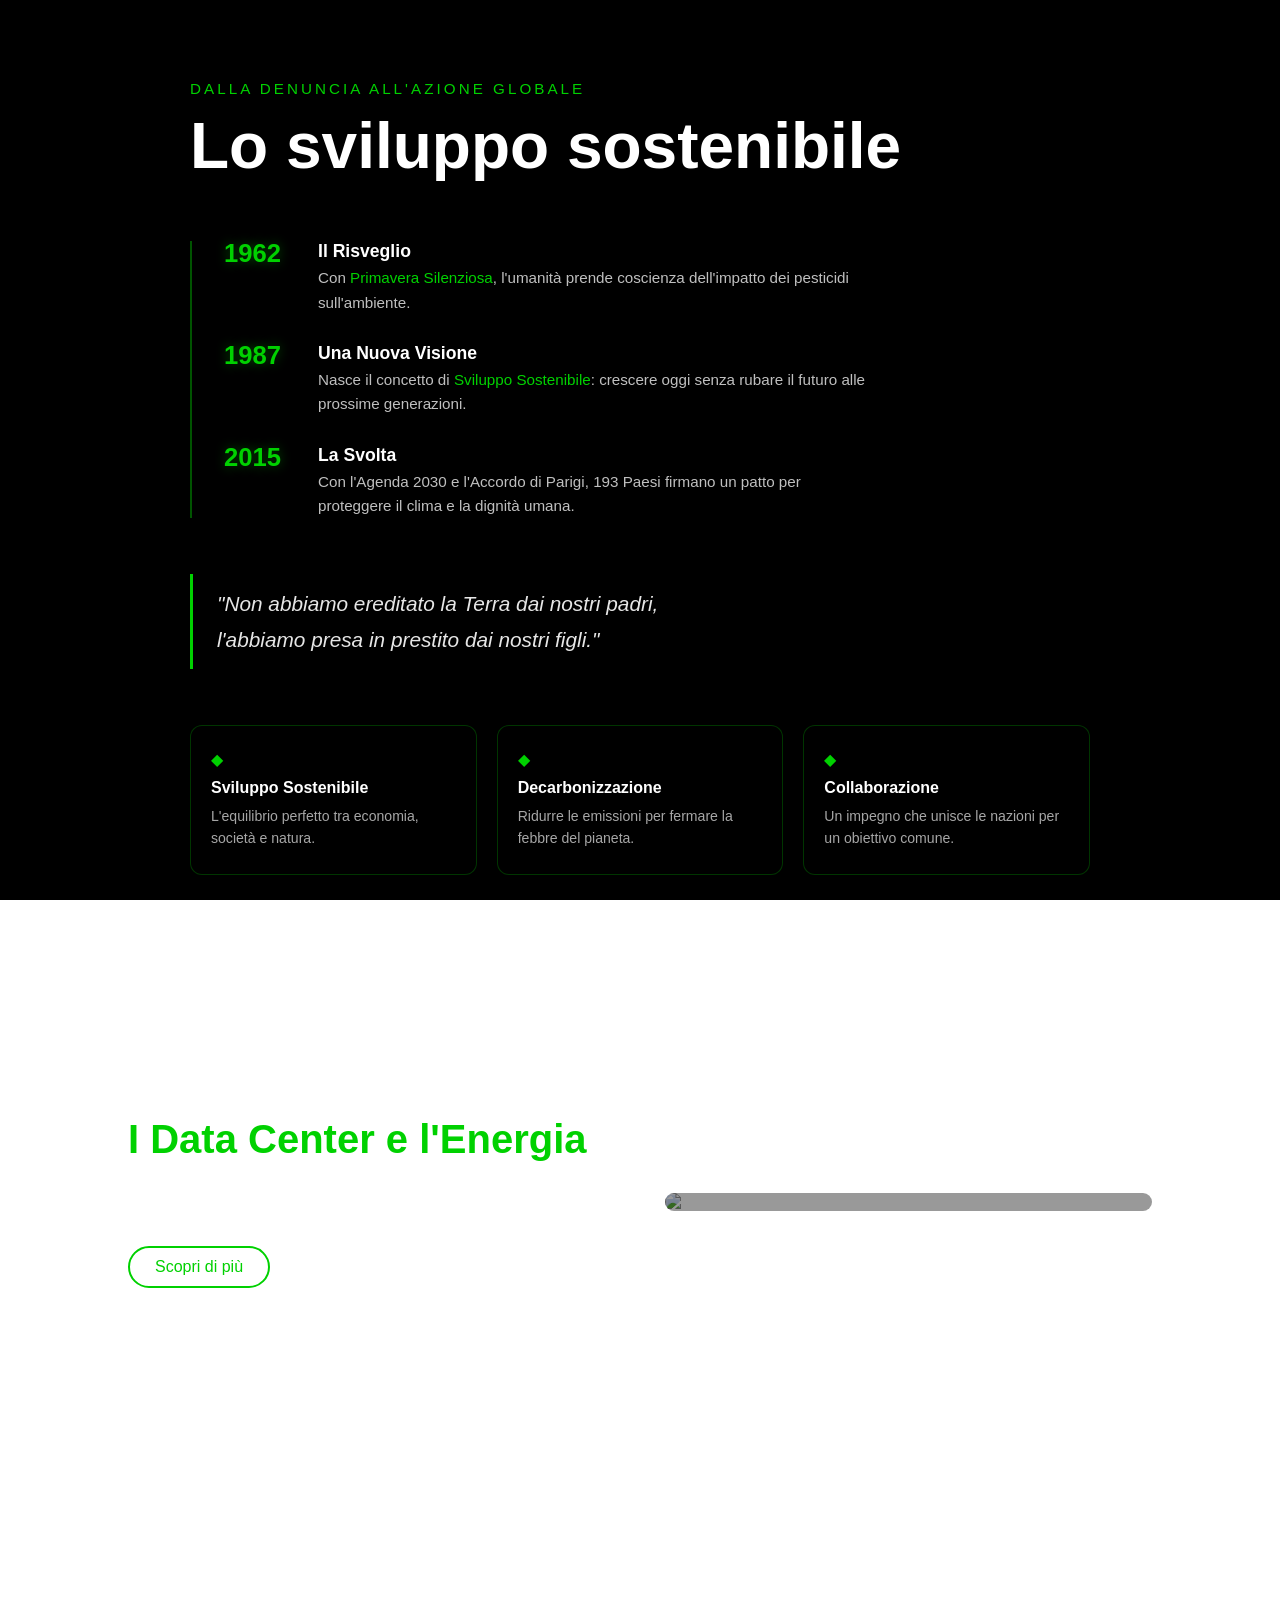
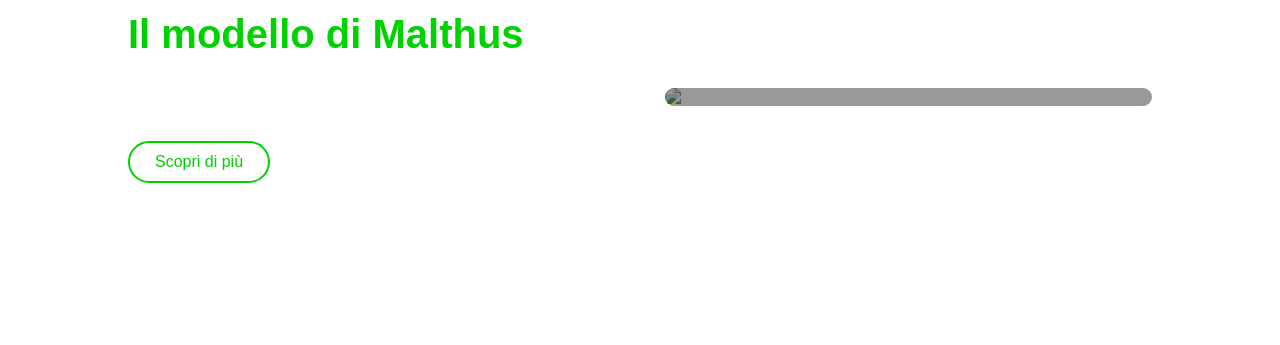
==== index.html @ 6d0f7f40 "Add files via upload" ====
<!DOCTYPE html>
<html lang="en">
<head>
    <meta charset="UTF-8">
    <meta name="viewport" content="width=device-width, initial-scale=1.0">
    <title>Homepage</title>
    <link rel="stylesheet" href="style.css">
    <link href="https://unpkg.com/aos@2.3.1/dist/aos.css" rel="stylesheet">
</head>
<body>

   <div class="video-bg-container">
        <iframe 
            src="https://www.youtube.com/embed/lhitM_N6dJk?autoplay=1&controls=0&loop=1&mute=1&showinfo=0&playlist=lhitM_N6dJk"
            frameborder="0" 
            allow="autoplay; encrypted-media">
        </iframe>
    </div>  
    
   

    <section class="hero">
        <div class="hero-content">
            <p class="hero-kicker">Dalla denuncia all'azione globale</p>
            <h1 id="title">Lo sviluppo sostenibile</h1>

            <div class="timeline">
                <div class="timeline-item" data-aos="fade-right" data-aos-duration="800" data-aos-delay="100">
                    <span class="anno">1962</span>
                    <div class="timeline-body">
                        <h3>Il Risveglio</h3>
                        <p>Con <em>Primavera Silenziosa</em>, l'umanità prende coscienza dell'impatto dei pesticidi sull'ambiente.</p>
                    </div>
                </div>
                <div class="timeline-item" data-aos="fade-right" data-aos-duration="800" data-aos-delay="250">
                    <span class="anno">1987</span>
                    <div class="timeline-body">
                        <h3>Una Nuova Visione</h3>
                        <p>Nasce il concetto di <em>Sviluppo Sostenibile</em>: crescere oggi senza rubare il futuro alle prossime generazioni.</p>
                    </div>
                </div>
                <div class="timeline-item" data-aos="fade-right" data-aos-duration="800" data-aos-delay="400">
                    <span class="anno">2015</span>
                    <div class="timeline-body">
                        <h3>La Svolta</h3>
                        <p>Con l'Agenda 2030 e l'Accordo di Parigi, 193 Paesi firmano un patto per proteggere il clima e la dignità umana.</p>
                    </div>
                </div>
            </div>

            <blockquote class="hero-quote" data-aos="fade-up" data-aos-duration="1000" data-aos-delay="600">
                "Non abbiamo ereditato la Terra dai nostri padri,<br>l'abbiamo presa in prestito dai nostri figli."
            </blockquote>

            <div class="tre-colonne" data-aos="fade-up" data-aos-duration="1000" data-aos-delay="800">
                <div class="colonna">
                    <span class="colonna-icon">&#9670;</span>
                    <h4>Sviluppo Sostenibile</h4>
                    <p>L'equilibrio perfetto tra economia, società e natura.</p>
                </div>
                <div class="colonna">
                    <span class="colonna-icon">&#9670;</span>
                    <h4>Decarbonizzazione</h4>
                    <p>Ridurre le emissioni per fermare la febbre del pianeta.</p>
                </div>
                <div class="colonna">
                    <span class="colonna-icon">&#9670;</span>
                    <h4>Collaborazione</h4>
                    <p>Un impegno che unisce le nazioni per un obiettivo comune.</p>
                </div>
            </div>
        </div>
    </section>
    

    <section class="scopri" data-aos="fade-up" data-aos-duration="2000">
        <div class="info">
            <h2>I Data Center e l'Energia</h2>
            <p>
                Sapevi che il mondo digitale consuma più energia di intere nazioni? 
                Analizziamo come il raffreddamento dei Data Center impatta sul nostro pianeta.
            </p>
            <a href="sistemi.html" class="bottone-scopri">Scopri di più</a>
        </div>
        <div class="info-image">
            <img src="images/data-center.png" alt="Sistemi">
        </div>
    </section>
       

    <section class="scopri" data-aos="fade-up" data-aos-duration="2000">
        <div class="info">
            <h2>Il modello di Malthus</h2>
            <p>
                È possibile prevedere la fine della prosperità con una formula? 
                Analizziamo il modello di Malthus e il drammatico scontro tra crescita geometrica e crescita aritmetica.
            </p>
            <a href="malthus.html" class="bottone-scopri">Scopri di più</a>
        </div>
        <div class="info-image">
            <img src="images/malthus.jpg" alt="Siamo troppi?">
        </div>
    </section>

    <script src="https://unpkg.com/aos@2.3.1/dist/aos.js"></script>
    <script> AOS.init(); </script>
</body>
</html>
---- style.css ----
* {
    margin: 0;
    padding: 0;
    box-sizing: border-box;
}

a {
    text-decoration: none;
    color: #00d100;
}

a:hover {
    color: rgb(255, 255, 255);
}   

body {
    font-family: 'Segoe UI', sans-serif;
}

/* HERO  */

.hero {
    min-height: 100vh;
    display: flex;
    align-items: center;
    justify-content: center;
    padding: 80px 8%;
}

.hero-content {
    max-width: 900px;
    width: 100%;
}

.hero-kicker {
    font-size: 0.95rem;
    letter-spacing: 0.2em;
    text-transform: uppercase;
    color: #00d100;
    margin-bottom: 14px;
}

#title {
    font-size: clamp(2.4rem, 5vw, 4rem);
    font-weight: 700;
    color: #ffffff;
    line-height: 1.1;
    margin-bottom: 60px;
    text-shadow: 0 2px 20px rgba(0,0,0,0.6);
}

/* TIMELINE */

.timeline {
    display: flex;
    flex-direction: column;
    gap: 28px;
    margin-bottom: 56px;
    border-left: 2px solid rgba(0, 209, 0, 0.4);
    padding-left: 32px;
}

.timeline-item {
    display: flex;
    gap: 24px;
    align-items: flex-start;
}

.anno {
    font-size: 1.6rem;
    font-weight: 700;
    color: #00d100;
    min-width: 70px;
    line-height: 1;
    text-shadow: 0 0 12px rgba(0, 209, 0, 0.4);
}

.timeline-body h3 {
    font-size: 1.1rem;
    font-weight: 600;
    color: #ffffff;
    margin-bottom: 4px;
}

.timeline-body p {
    font-size: 0.95rem;
    color: rgba(255,255,255,0.75);
    line-height: 1.6;
    max-width: 560px;
}

.timeline-body em {
    color: #00d100;
    font-style: normal;
}

.hero-quote {
    font-size: clamp(1rem, 2vw, 1.3rem);
    font-style: italic;
    color: rgba(255,255,255,0.9);
    border-left: 3px solid #00d100;
    padding: 12px 0 12px 24px;
    margin-bottom: 56px;
    line-height: 1.7;
}

/* TRE COLONNE  */

.tre-colonne {
    display: grid;
    grid-template-columns: repeat(3, 1fr);
    gap: 20px;
}

.colonna {
    background: rgba(0, 0, 0, 0.35);
    border: 1px solid rgba(0, 209, 0, 0.25);
    border-radius: 12px;
    padding: 24px 20px;
    backdrop-filter: blur(6px);
    transition: border-color 0.3s;
}

.colonna:hover {
    border-color: rgba(0, 209, 0, 0.7);
}

.colonna-icon {
    display: block;
    color: #00d100;
    font-size: 1rem;
    margin-bottom: 10px;
}

.colonna h4 {
    font-size: 1rem;
    font-weight: 600;
    color: #ffffff;
    margin-bottom: 8px;
}

.colonna p {
    font-size: 0.88rem;
    color: rgba(255,255,255,0.65);
    line-height: 1.6;
}

/* VIDEO SOTTOFONDO  */

p {
    color: white;
}

.video-bg-container {
    position: fixed;   
    top: 0;
    left: 0;
    width: 100%;
    height: 100%;
    z-index: -2;       
    overflow: hidden;
    background-color: black; 
}

.video-bg-container iframe {
    width: 100vw;
    height: 56.25vw;
    min-height: 100vh;
    min-width: 177.77vh;
    position: absolute;
    top: 50%;
    left: 50%;
    transform: translate(-50%, -50%); 
    pointer-events: none; 
    z-index: -2; 
}

.video-bg-container::after {
    content: "";
    position: absolute;
    top: 0;
    left: 0;
    width: 100%;
    height: 100%;
    background: rgba(0, 0, 0, 0.55);
    z-index: -1; 
}

/* SCOPRI */

.scopri {
    display: flex;
    align-items: center;
    justify-content: space-around;
    padding: 100px 10%;
    min-height: 55vh;
    backdrop-filter: blur(3px);
    color: white;
}

.info {
    flex: 1;
    max-width: 500px;
}

.info h2 {
    font-size: 2.5rem;
    margin-bottom: 20px;
    color: #00d100; 
}

.info-image {
    flex: 1;
    position: relative;
    display: flex;
    justify-content: center;
    overflow: hidden;
    margin-left: 50px;
}

.info-image img {
    width: 100%;
    border-radius: 50px;
}

.info-image::after {
    content: "";
    position: absolute;
    top: 0;
    left: 0;
    background: rgba(0, 0, 0, 0.4);
    width: 100%;
    height: 100%;
    z-index: 1;
    border-radius: 50px;
}

.bottone-scopri {
    display: inline-block;
    margin-top: 10px;
    padding: 10px 25px;
    border: 2px solid #00d100;
    border-radius: 50px;
    transition: all 0.3s;
}

.bottone-scopri:hover {
    background-color: #00d100;
    color: black;
}


.video-bg-container {
    background-color: black; 
}

.video-bg-container iframe {
    opacity: 0; 
    animation: comparsaVideo 2s ease-in forwards;
    animation-delay: 3.5s; 
}

@keyframes comparsaVideo {
    to {
        opacity: 1;
    }
}
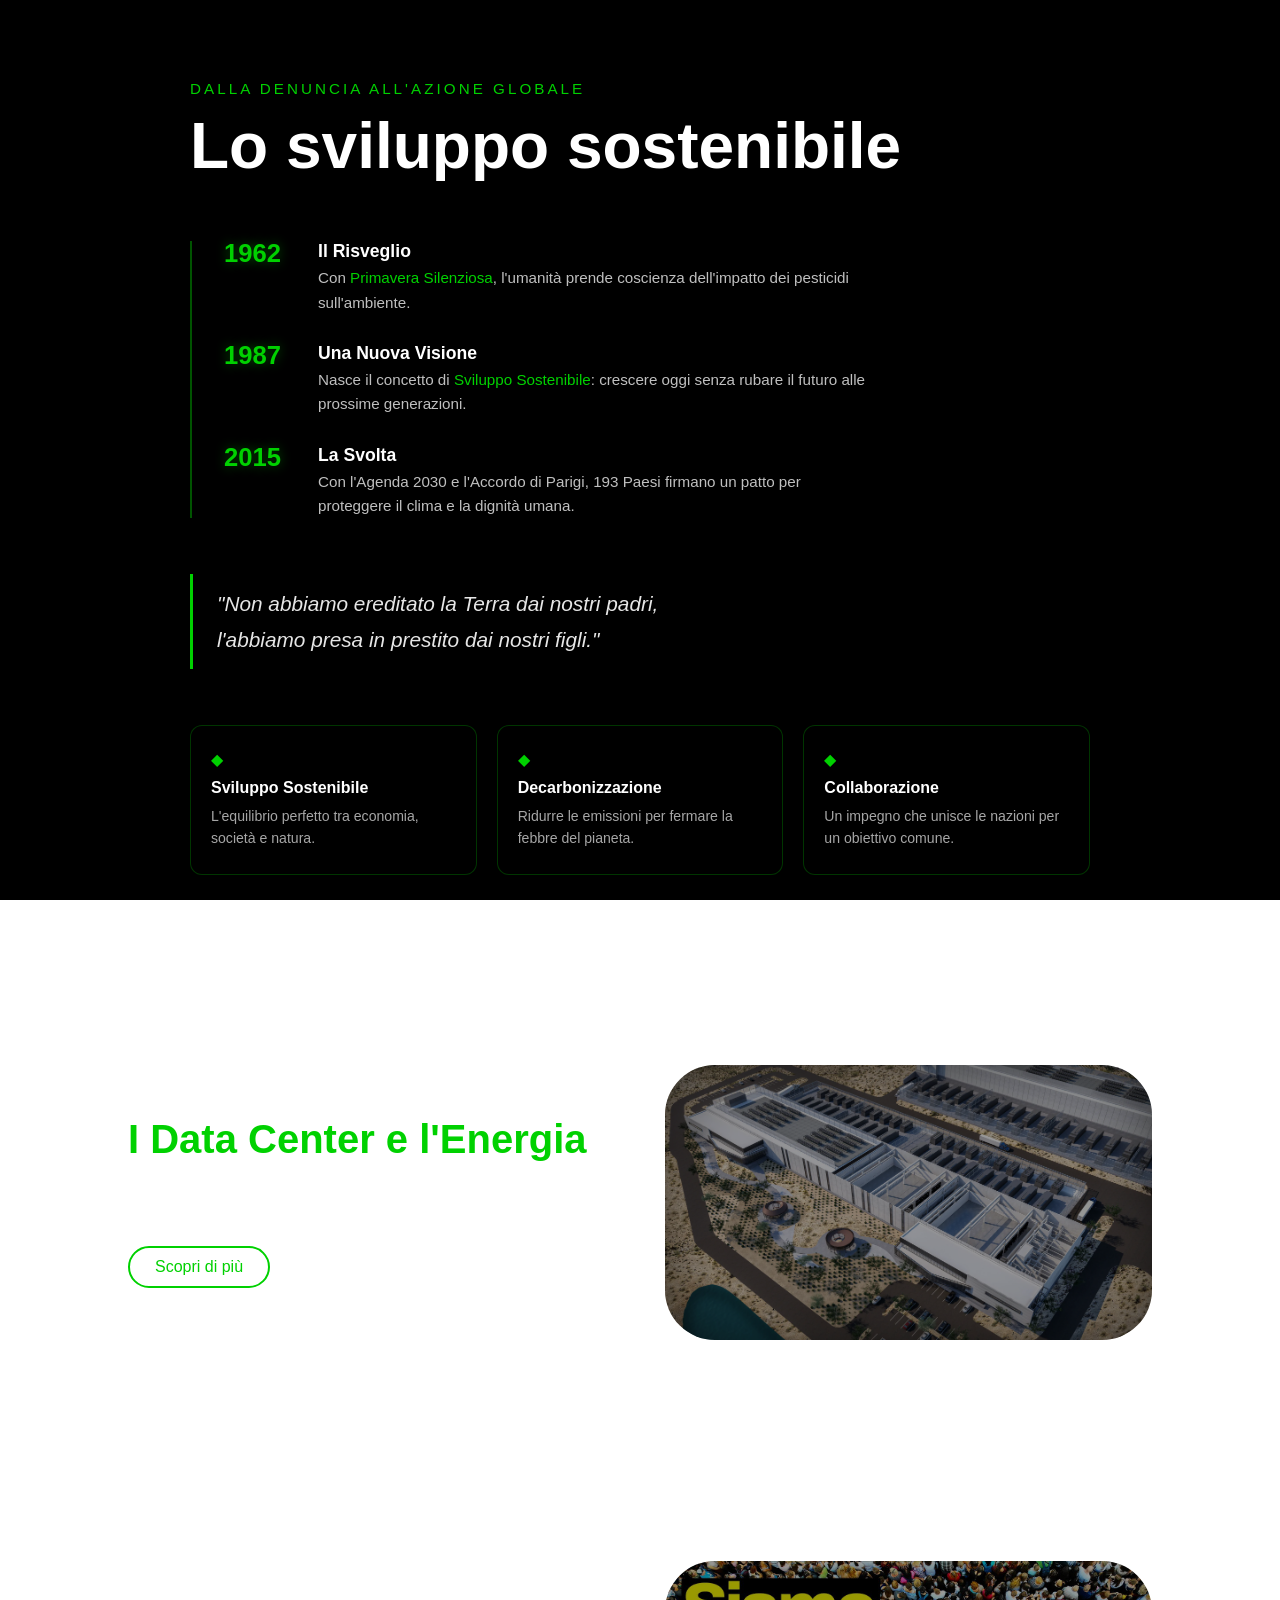
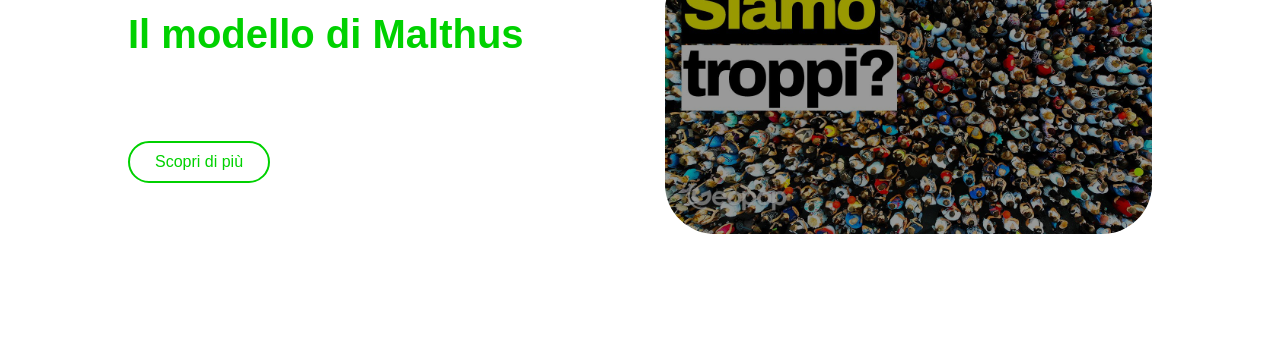
==== commit db239fdf: "added favicon" ====
--- a/index.html
+++ b/index.html
@@ -6,6 +6,7 @@
     <title>Homepage</title>
     <link rel="stylesheet" href="style.css">
     <link href="https://unpkg.com/aos@2.3.1/dist/aos.css" rel="stylesheet">
+    <link rel="icon" type="image/png" href="images/favicon.png">
 </head>
 <body>
 
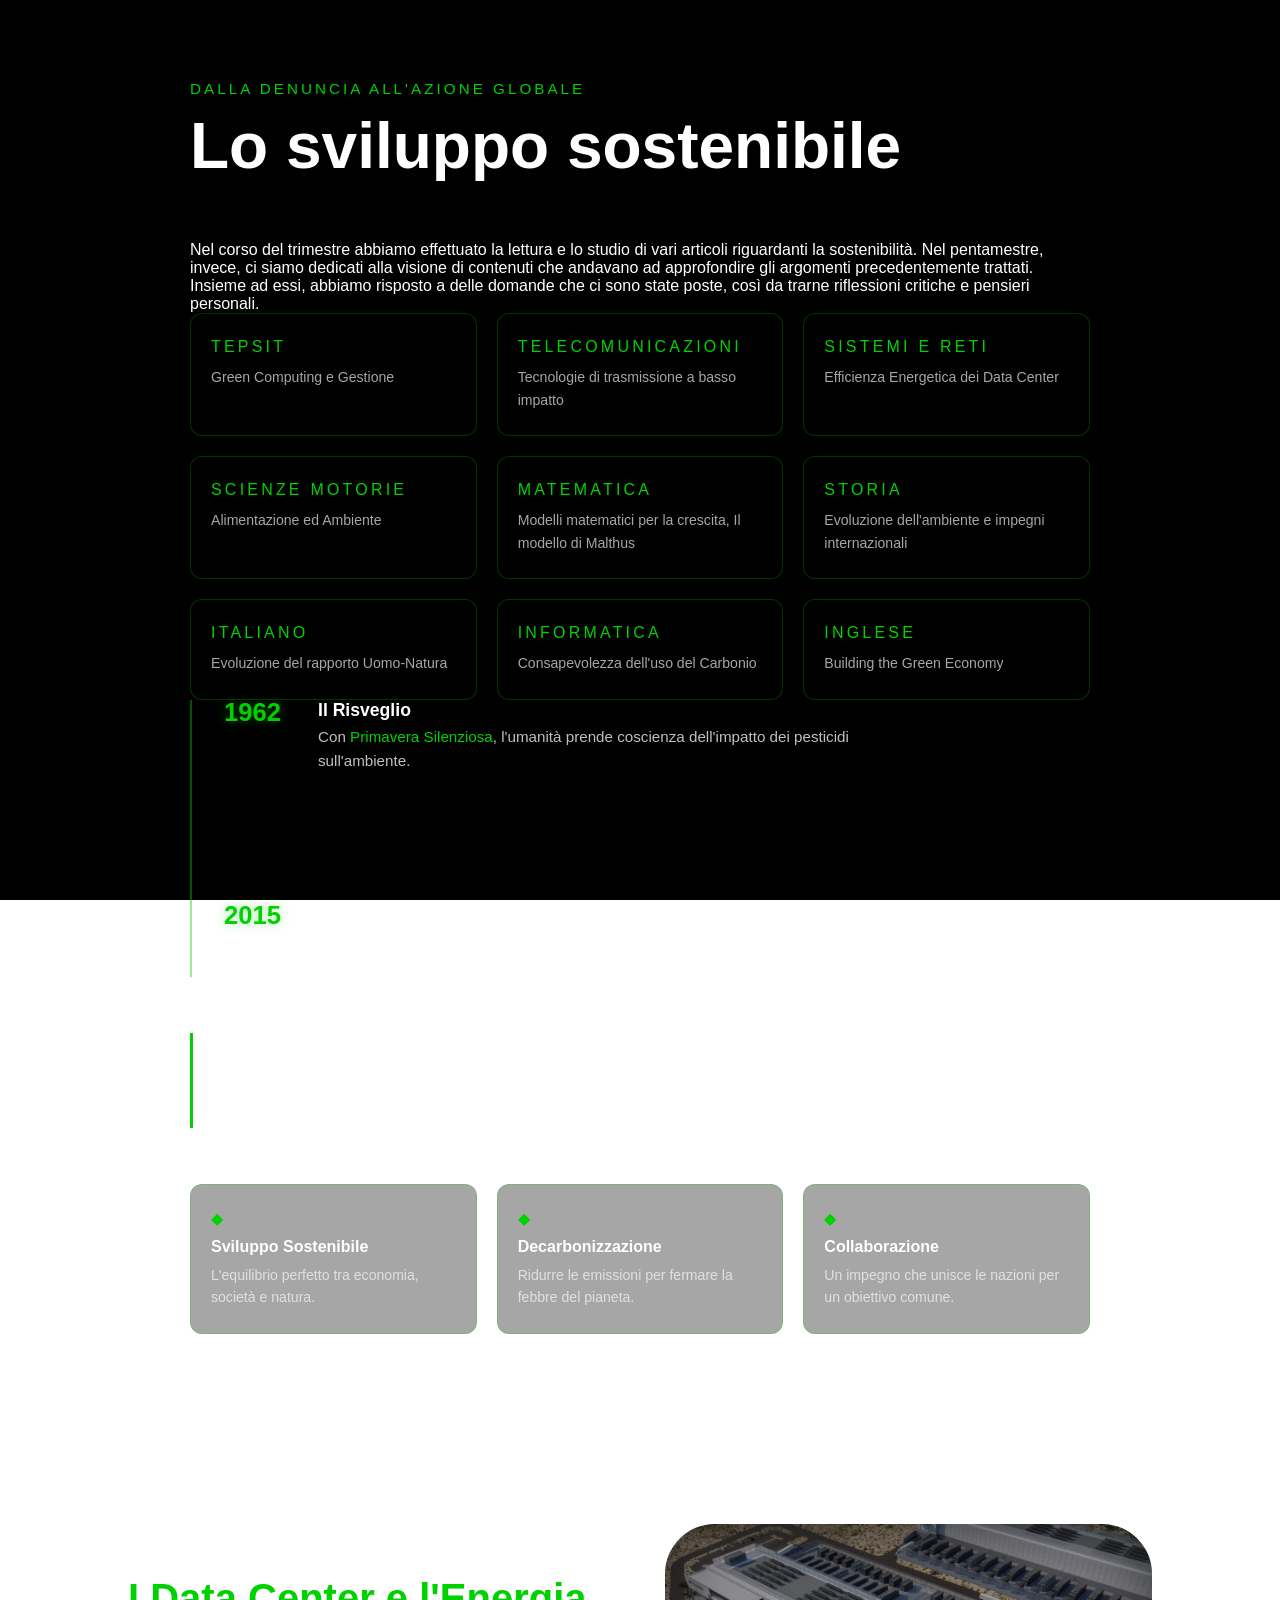
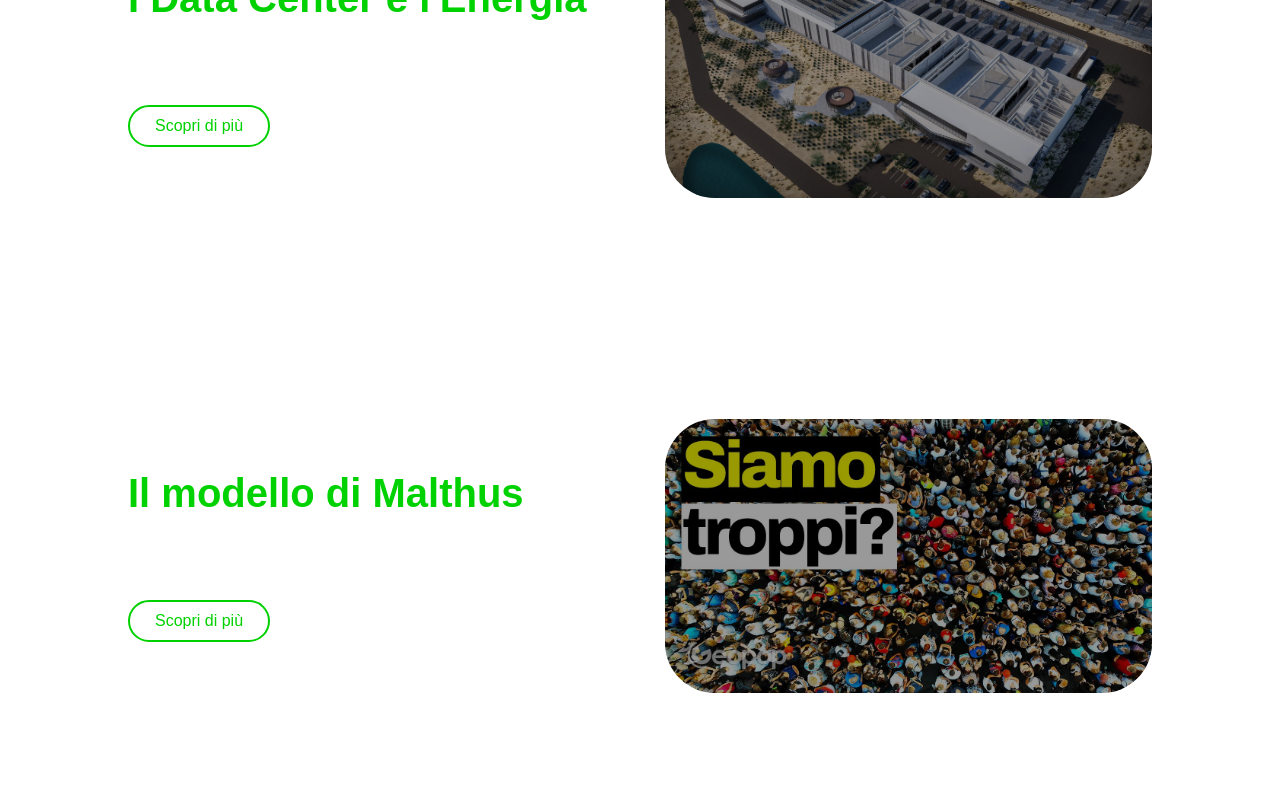
==== commit 4ffc94e2: "Enhance homepage with sustainability topics Added introductory content and subjects related to susta" ====
--- a/index.html
+++ b/index.html
@@ -6,7 +6,6 @@
     <title>Homepage</title>
     <link rel="stylesheet" href="style.css">
     <link href="https://unpkg.com/aos@2.3.1/dist/aos.css" rel="stylesheet">
-    <link rel="icon" type="image/png" href="images/favicon.png">
 </head>
 <body>
 
@@ -24,6 +23,25 @@
         <div class="hero-content">
             <p class="hero-kicker">Dalla denuncia all'azione globale</p>
             <h1 id="title">Lo sviluppo sostenibile</h1>
+
+            <div class="intro">
+                <p class="hero-intro" data-aos="fade-up" data-aos-duration="1000" data-aos-delay="50">
+                    Nel corso del trimestre abbiamo effettuato la lettura e lo studio di vari articoli riguardanti la sostenibilità. 
+                    Nel pentamestre, invece, ci siamo dedicati alla visione di contenuti che andavano ad approfondire gli argomenti precedentemente trattati. 
+                    Insieme ad essi, abbiamo risposto a delle domande che ci sono state poste, così da trarne riflessioni critiche e pensieri personali.
+                </p>
+                <div class="tre-colonne intro-materie" data-aos="fade-up" data-aos-duration="1000" data-aos-delay="200">
+                    <div class="colonna"><span class="colonna-icon hero-kicker">TEPSIT</span><p>Green Computing e Gestione</p></div>
+                    <div class="colonna"><span class="colonna-icon hero-kicker">Telecomunicazioni</span><p>Tecnologie di trasmissione a basso impatto</p></div>
+                    <div class="colonna"><span class="colonna-icon hero-kicker">Sistemi e Reti</span><p>Efficienza Energetica dei Data Center</p></div>
+                    <div class="colonna"><span class="colonna-icon hero-kicker">Scienze Motorie</span><p>Alimentazione ed Ambiente</p></div>
+                    <div class="colonna"><span class="colonna-icon hero-kicker">Matematica</span><p>Modelli matematici per la crescita, Il modello di Malthus</p></div>
+                    <div class="colonna"><span class="colonna-icon hero-kicker">Storia</span><p>Evoluzione dell'ambiente e impegni internazionali</p></div>
+                    <div class="colonna"><span class="colonna-icon hero-kicker">Italiano</span><p>Evoluzione del rapporto Uomo-Natura</p></div>
+                    <div class="colonna"><span class="colonna-icon hero-kicker">Informatica</span><p>Consapevolezza dell'uso del Carbonio</p></div>
+                    <div class="colonna"><span class="colonna-icon hero-kicker">Inglese</span><p>Building the Green Economy</p></div>
+                </div>
+            
 
             <div class="timeline">
                 <div class="timeline-item" data-aos="fade-right" data-aos-duration="800" data-aos-delay="100">
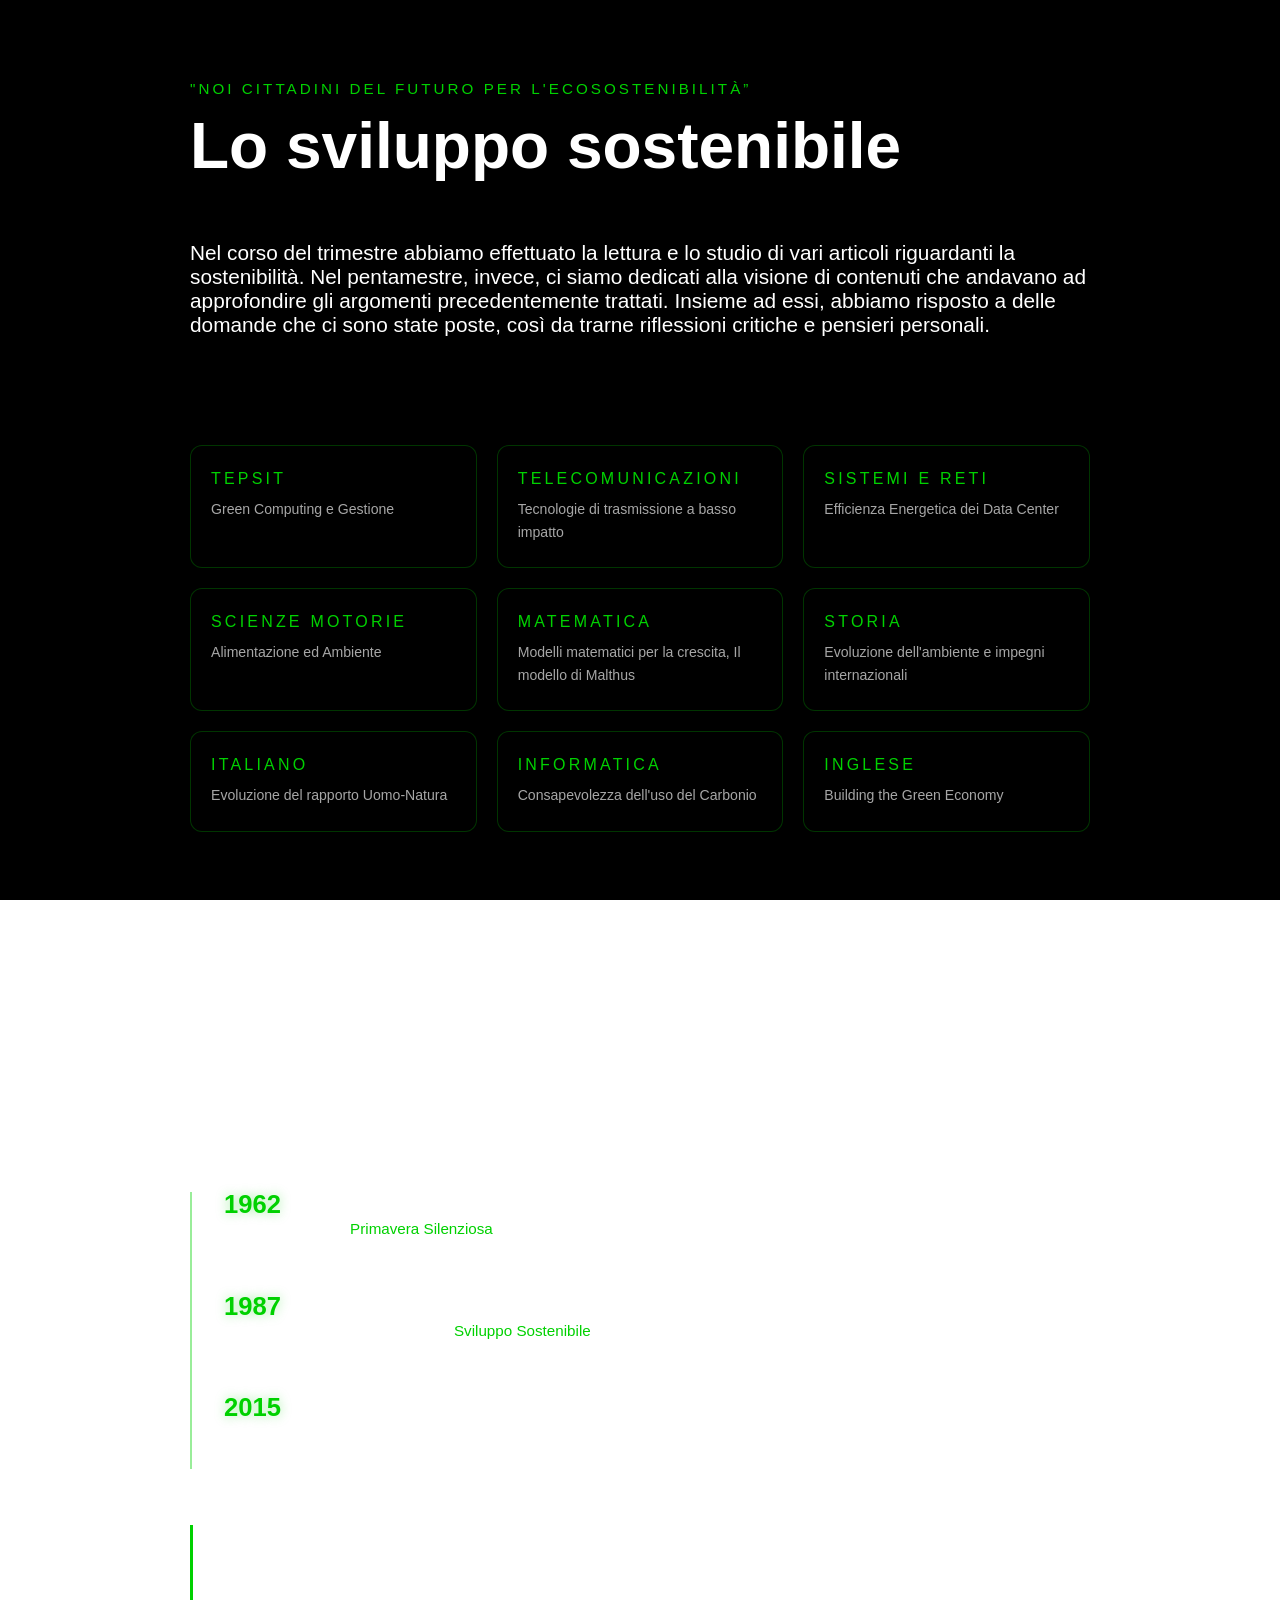
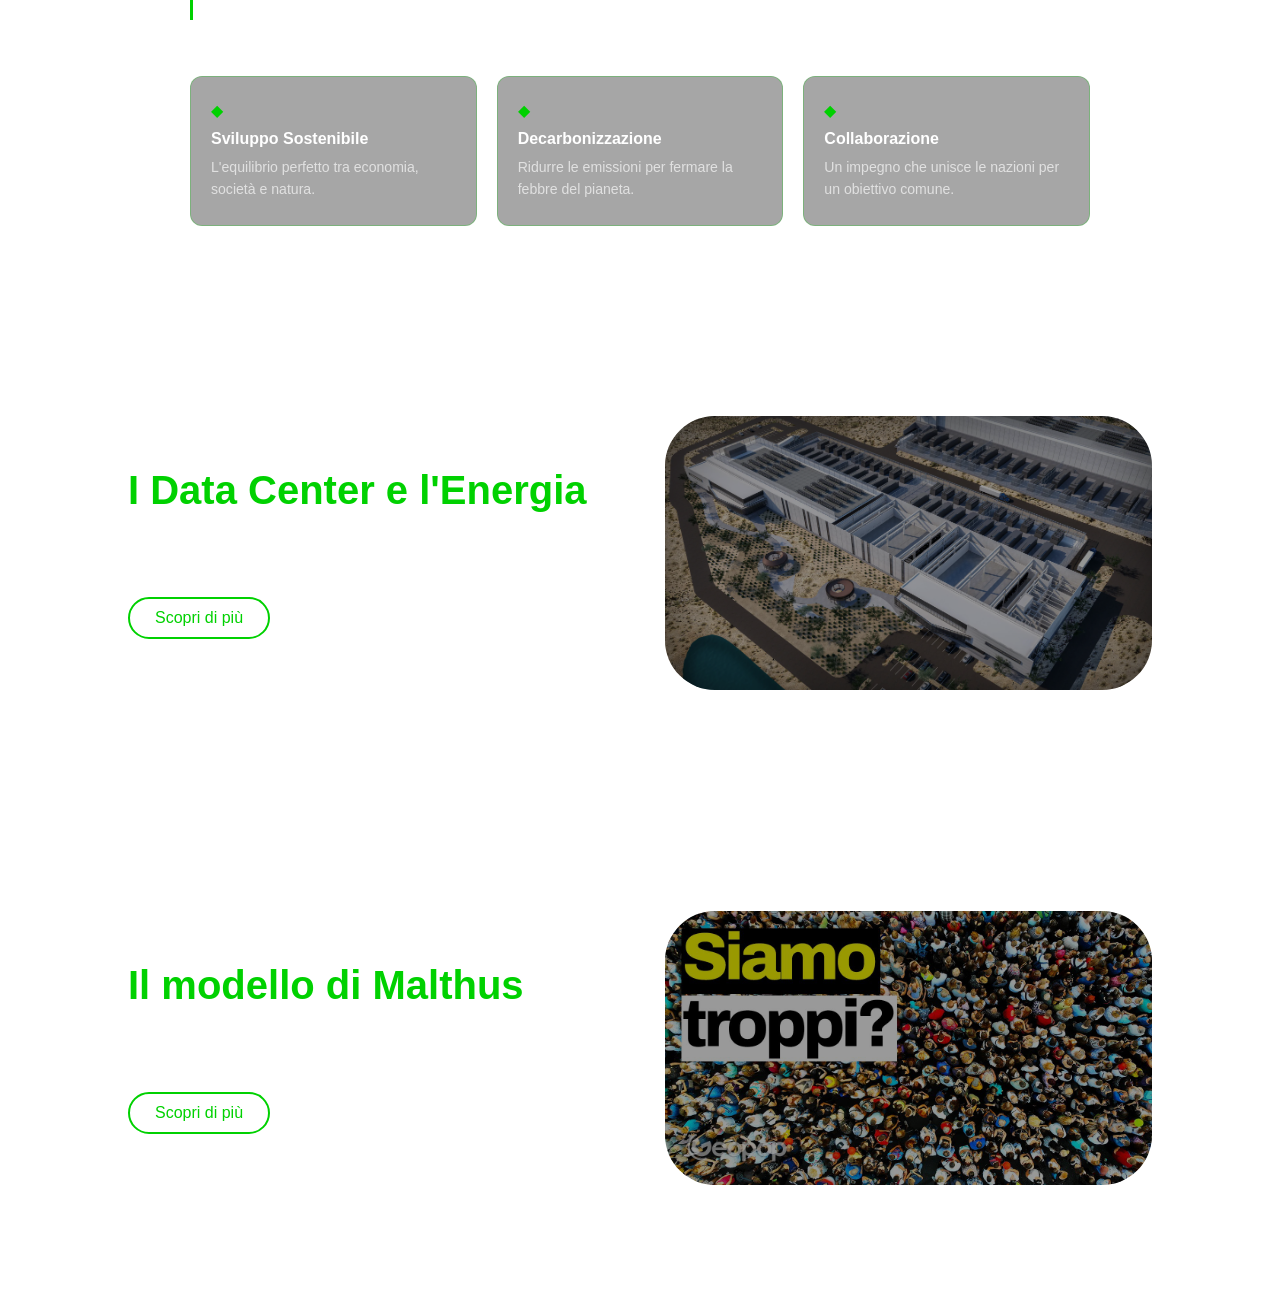
==== commit e3833c3a: "Update hero-kicker text in index.html" ====
--- a/index.html
+++ b/index.html
@@ -21,7 +21,7 @@
 
     <section class="hero">
         <div class="hero-content">
-            <p class="hero-kicker">Dalla denuncia all'azione globale</p>
+            <p class="hero-kicker">"Noi cittadini del futuro per l'ecosostenibilità”</p>
             <h1 id="title">Lo sviluppo sostenibile</h1>
 
             <div class="intro">
--- a/style.css
+++ b/style.css
@@ -264,4 +264,13 @@
     to {
         opacity: 1;
     }
-}+}
+
+.intro-materie {
+    margin-bottom: 40vh;
+    margin-top: 12vh;
+}
+
+.hero-intro {
+    font-size: 1.3em;
+}
